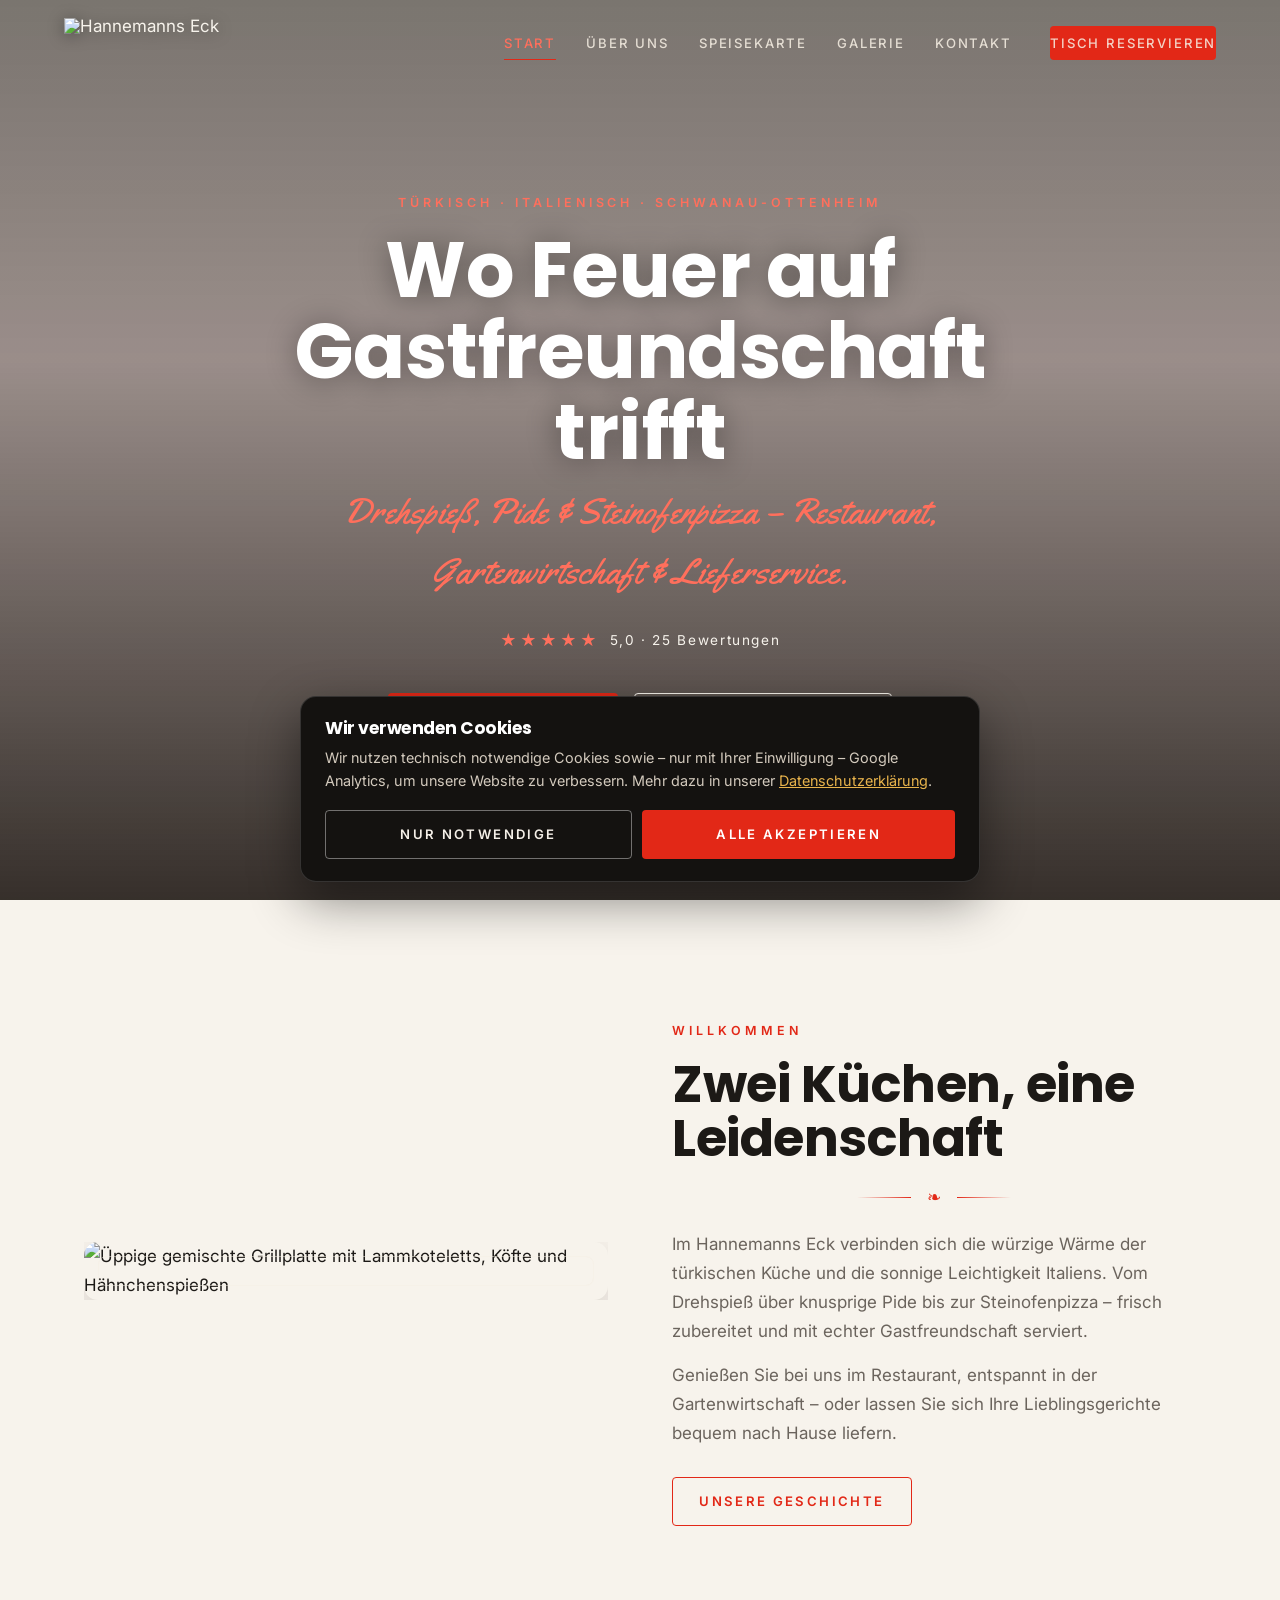
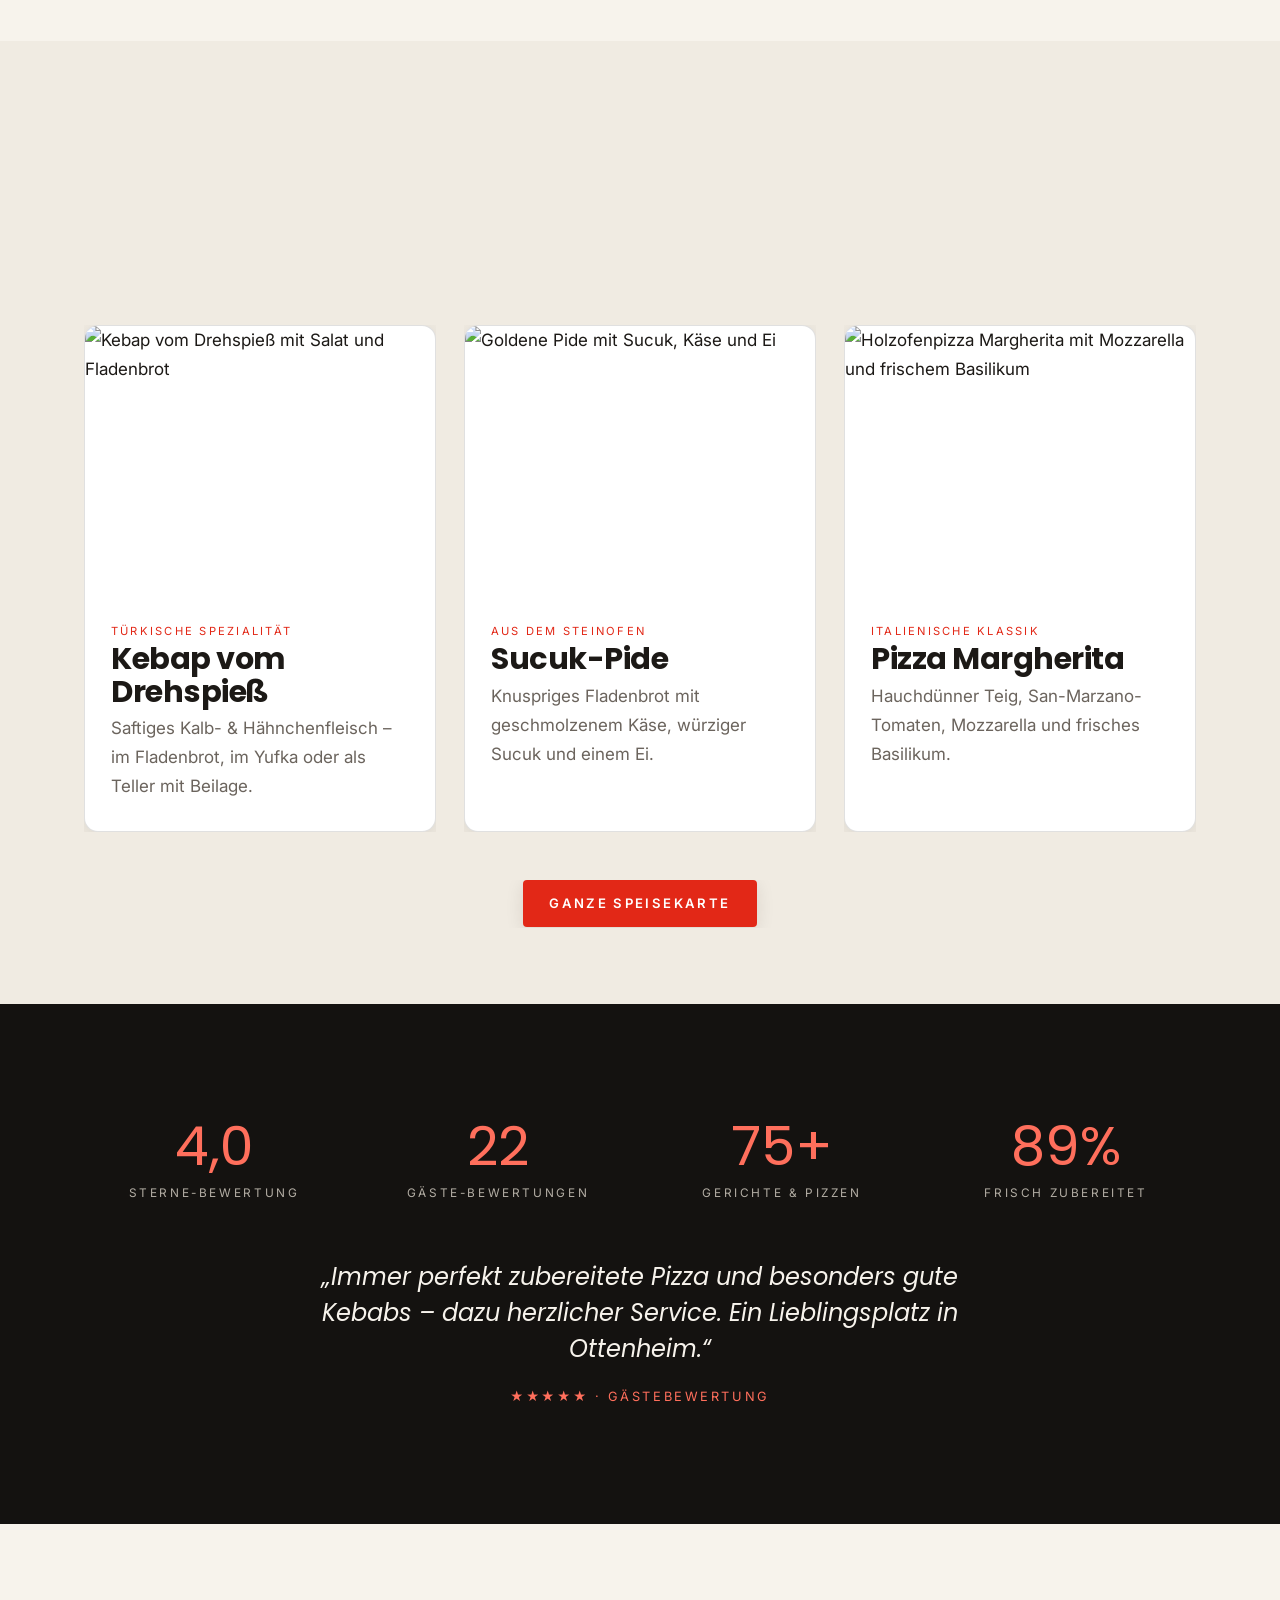
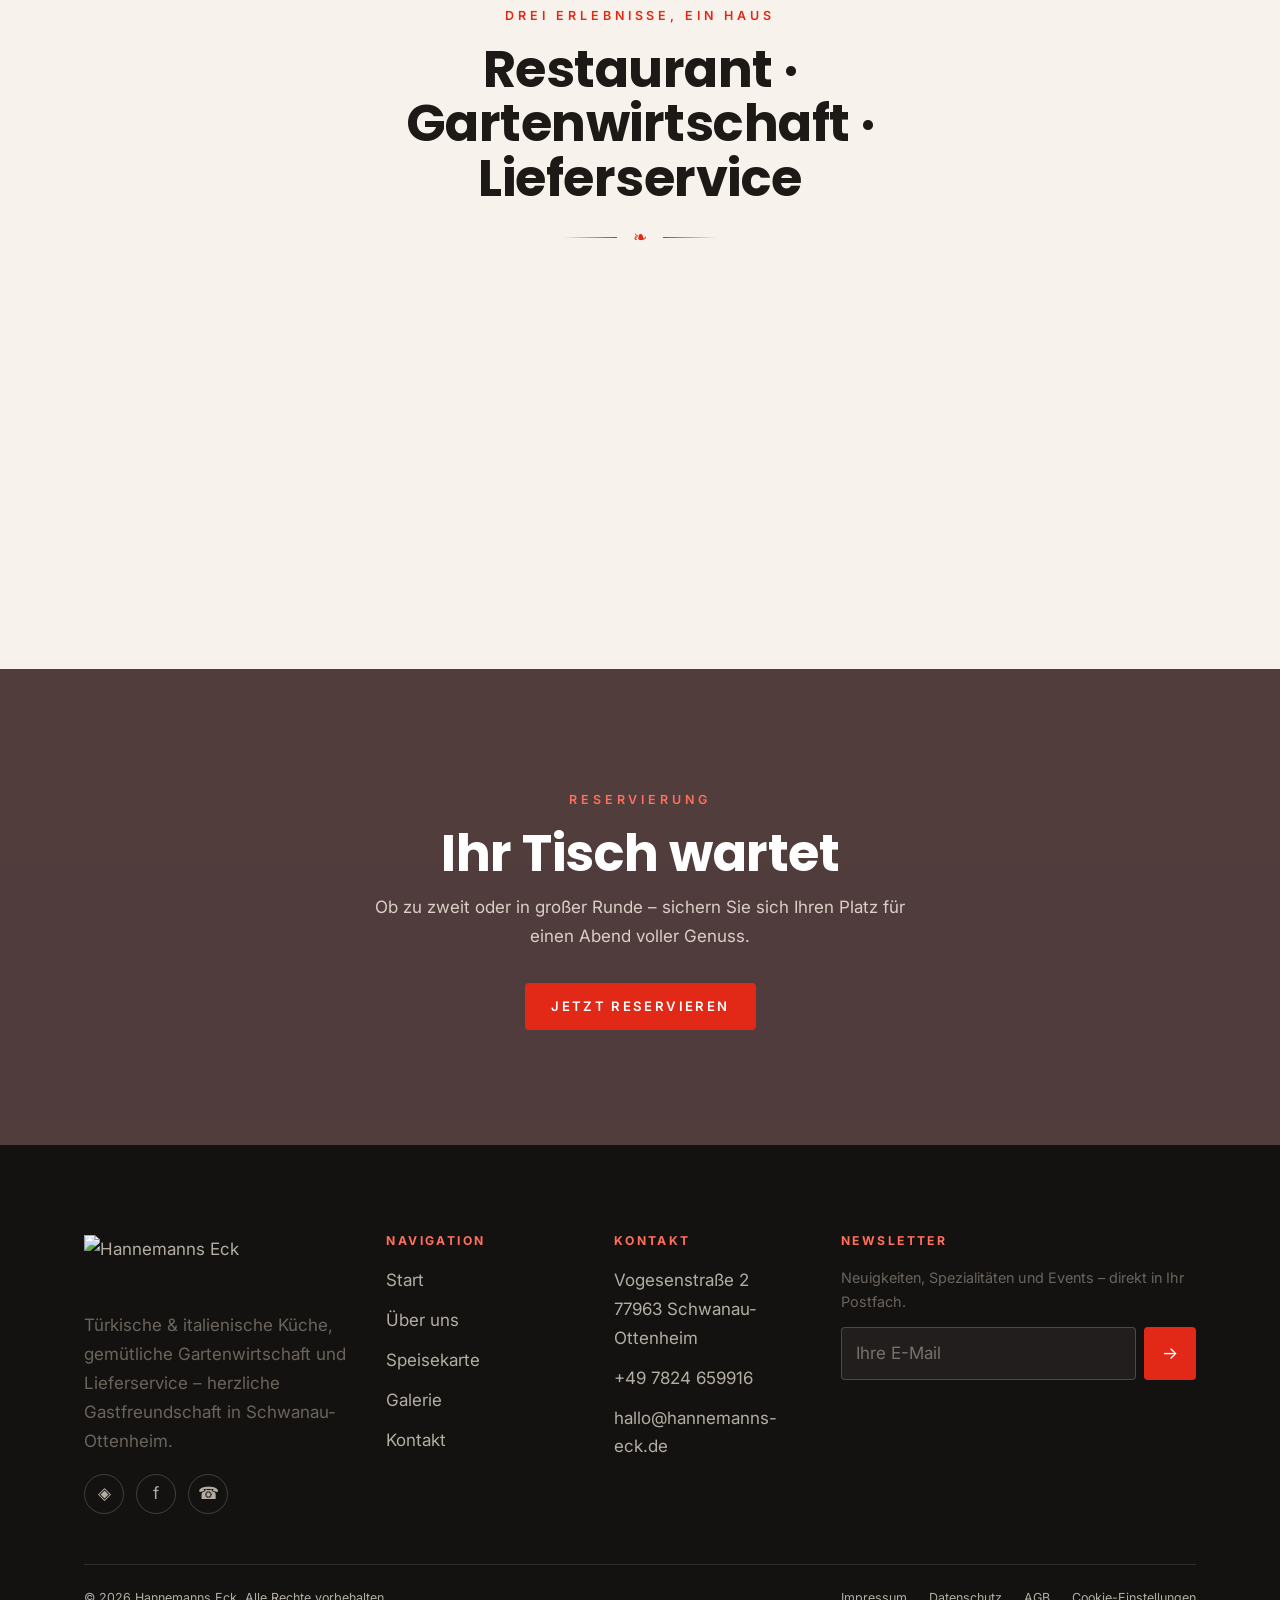
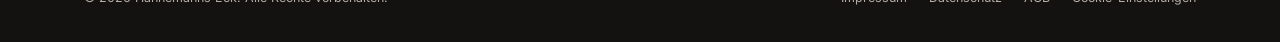
==== index.html @ 316f1b97 "Alles geändert" ====
<!DOCTYPE html>
<html lang="de">
<head>
  <meta charset="UTF-8" />
  <script>document.documentElement.className += ' js';</script>
  <meta name="viewport" content="width=device-width, initial-scale=1.0" />
  <title>Hannemanns Eck – Türkische & Italienische Küche in Schwanau</title>
  <meta name="description" content="Hannemanns Eck in Schwanau-Ottenheim – türkische & italienische Küche: Kebap vom Drehspieß, Pide, Pizza aus dem Steinofen. Restaurant, Gartenwirtschaft & Lieferservice. 5,0/5 Sterne. Jetzt Tisch reservieren." />
  <link rel="canonical" href="https://www.hannemanns-eck.de/" />
  <meta name="theme-color" content="#141210" />
  <!-- Open Graph -->
  <meta property="og:type" content="restaurant" />
  <meta property="og:title" content="Hannemanns Eck – Türkische & Italienische Küche" />
  <meta property="og:description" content="Mediterrane Gastfreundschaft in Schwanau – vom Holzkohlegrill bis zur Steinofenpizza." />
  <meta property="og:locale" content="de_DE" />
  <meta property="og:image" content="assets/img/kebap.png" />
  <link rel="icon" href="data:image/svg+xml,%3Csvg xmlns='http://www.w3.org/2000/svg' viewBox='0 0 32 32'%3E%3Crect width='32' height='32' rx='6' fill='%23141210'/%3E%3Ctext x='16' y='23' font-size='18' text-anchor='middle' fill='%23e22817' font-family='Georgia'%3EH%3C/text%3E%3C/svg%3E" />
  <link rel="stylesheet" href="assets/css/style.css" />
  <!-- Strukturierte Daten: lokale Gastronomie -->
  <script type="application/ld+json">
  {
    "@context": "https://schema.org",
    "@type": "Restaurant",
    "name": "Hannemanns Eck",
    "servesCuisine": ["Türkisch"],
    "priceRange": "€€",
    "telephone": "+497824659916",
    "address": {
      "@type": "PostalAddress",
      "streetAddress": "Vogesenstraße 2",
      "postalCode": "77963",
      "addressLocality": "Schwanau",
      "addressCountry": "DE"
    },
    "image": "assets/img/kebap.png",
    "aggregateRating": { "@type": "AggregateRating", "ratingValue": "5", "bestRating": "5", "ratingCount": "25" },
    "openingHours": ["Tu-Th 11:00-22:00", "Fr-Sa 11:00-23:00", "Su 12:00-22:00"],
    "acceptsReservations": "True"
  }
  </script>
</head>
<body>
  <a class="skip-link" href="#main">Zum Inhalt springen</a>

  <!-- ============ Navigation ============ -->
  <header class="nav" id="nav">
    <a class="nav__brand" href="index.html" aria-label="Hannemanns Eck – Startseite"><img src="assets/img/logo-light.png" alt="Hannemanns Eck" /></a>
    <nav class="nav__links" aria-label="Hauptnavigation">
      <a href="index.html" aria-current="page">Start</a>
      <a href="ueber-uns.html">Über uns</a>
      <a href="speisekarte.html">Speisekarte</a>
      <a href="galerie.html">Galerie</a>
      <a href="kontakt.html">Kontakt</a>
      <a class="btn btn--gold nav__cta" href="reservierung.html">Tisch reservieren</a>
    </nav>
    <button class="nav__toggle" aria-label="Menü öffnen" aria-expanded="false" aria-controls="nav">
      <span></span><span></span><span></span>
    </button>
  </header>

  <main id="main">
    <!-- ============ Hero ============ -->
    <section class="hero">
      <div class="hero__bg" data-parallax="0.18"><img src="assets/img/grill.png" alt="Üppige gemischte Grillplatte mit Spezialitäten vom Drehspieß" fetchpriority="high" /></div>
      <div class="hero__inner">
        <span class="eyebrow on-dark" data-anim="1">Türkisch · Italienisch · Schwanau-Ottenheim</span>
        <h1 data-anim="2">Wo Feuer auf<br>Gastfreundschaft trifft</h1>
        <p class="hero__sub" data-anim="3">Drehspieß, Pide & Steinofenpizza – Restaurant, Gartenwirtschaft & Lieferservice.</p>
        <div class="hero__rating" data-anim="3"><span class="stars">★★★★★</span> 5,0 · 25 Bewertungen</div>
        <div class="hero__actions" data-anim="4">
          <a class="btn btn--gold" href="reservierung.html">Tisch reservieren</a>
          <a class="btn btn--ghost" href="speisekarte.html">Speisekarte ansehen</a>
        </div>
      </div>
      <span class="scroll-cue">Entdecken</span>
    </section>

    <!-- ============ Intro / Philosophie ============ -->
    <section class="section">
      <div class="container split">
        <div class="split__media" data-reveal>
          <img src="assets/img/grill.png" alt="Üppige gemischte Grillplatte mit Lammkoteletts, Köfte und Hähnchenspießen" loading="lazy" />
          <span class="frame"></span>
        </div>
        <div data-reveal data-reveal-delay="1">
          <span class="eyebrow">Willkommen</span>
          <h2>Zwei Küchen, eine Leidenschaft</h2>
          <div class="script-divider">❧</div>
          <p>Im Hannemanns Eck verbinden sich die würzige Wärme der türkischen Küche und die sonnige Leichtigkeit Italiens. Vom Drehspieß über knusprige Pide bis zur Steinofenpizza – frisch zubereitet und mit echter Gastfreundschaft serviert.</p>
          <p style="margin-top:1rem">Genießen Sie bei uns im Restaurant, entspannt in der Gartenwirtschaft – oder lassen Sie sich Ihre Lieblingsgerichte bequem nach Hause liefern.</p>
          <a class="btn btn--outline" style="margin-top:1.8rem" href="ueber-uns.html">Unsere Geschichte</a>
        </div>
      </div>
    </section>

    <!-- ============ Signature-Gerichte ============ -->
    <section class="section section--tight" style="background:var(--bg-alt)">
      <div class="container">
        <div class="section-head" data-reveal>
          <span class="eyebrow">Signature-Gerichte</span>
          <h2>Aus Feuer & Tradition</h2>
          <div class="script-divider">❧</div>
        </div>
        <div class="cards">
          <article class="card" data-reveal>
            <div class="card__img"><img src="assets/img/kebap.png" alt="Kebap vom Drehspieß mit Salat und Fladenbrot" loading="lazy" /></div>
            <div class="card__body"><span class="card__tag">Türkische Spezialität</span><h3>Kebap vom Drehspieß</h3><p>Saftiges Kalb- & Hähnchenfleisch – im Fladenbrot, im Yufka oder als Teller mit Beilage.</p></div>
          </article>
          <article class="card" data-reveal data-reveal-delay="1">
            <div class="card__img"><img src="assets/img/pide.png" alt="Goldene Pide mit Sucuk, Käse und Ei" loading="lazy" /></div>
            <div class="card__body"><span class="card__tag">Aus dem Steinofen</span><h3>Sucuk-Pide</h3><p>Knuspriges Fladenbrot mit geschmolzenem Käse, würziger Sucuk und einem Ei.</p></div>
          </article>
          <article class="card" data-reveal data-reveal-delay="2">
            <div class="card__img"><img src="assets/img/pizza.png" alt="Holzofenpizza Margherita mit Mozzarella und frischem Basilikum" loading="lazy" /></div>
            <div class="card__body"><span class="card__tag">Italienische Klassik</span><h3>Pizza Margherita</h3><p>Hauchdünner Teig, San-Marzano-Tomaten, Mozzarella und frisches Basilikum.</p></div>
          </article>
        </div>
        <div class="text-center" style="margin-top:3rem" data-reveal><a class="btn btn--primary" href="speisekarte.html">Ganze Speisekarte</a></div>
      </div>
    </section>

    <!-- ============ Bewertungen / Stats ============ -->
    <section class="section section--dark">
      <div class="container">
        <div class="stats">
          <div class="stat" data-reveal><div class="stat__num"><span data-count="5" data-suffix=",0">5,0</span></div><div class="stat__label">Sterne-Bewertung</div></div>
          <div class="stat" data-reveal data-reveal-delay="1"><div class="stat__num"><span data-count="25" data-suffix="">25</span></div><div class="stat__label">Gäste-Bewertungen</div></div>
          <div class="stat" data-reveal data-reveal-delay="2"><div class="stat__num"><span data-count="85" data-suffix="+">85+</span></div><div class="stat__label">Gerichte & Pizzen</div></div>
          <div class="stat" data-reveal data-reveal-delay="3"><div class="stat__num"><span data-count="100" data-suffix="%">100%</span></div><div class="stat__label">Frisch zubereitet</div></div>
        </div>
        <blockquote class="text-center" style="max-width:720px;margin:3.5rem auto 0" data-reveal>
          <p style="font-family:var(--font-serif);font-style:italic;font-size:1.5rem;color:var(--cream);line-height:1.5">„Immer perfekt zubereitete Pizza und besonders gute Kebabs – dazu herzlicher Service. Ein Lieblingsplatz in Ottenheim.“</p>
          <span style="display:block;margin-top:1.2rem;color:var(--gold-bright);letter-spacing:0.2em;font-size:0.8rem;text-transform:uppercase">★★★★★ · Gästebewertung</span>
        </blockquote>
      </div>
    </section>

    <!-- ============ Konzept ============ -->
    <section class="section section--tight">
      <div class="container">
        <div class="section-head" data-reveal>
          <span class="eyebrow">Drei Erlebnisse, ein Haus</span>
          <h2>Restaurant · Gartenwirtschaft · Lieferservice</h2>
          <div class="script-divider">❧</div>
        </div>
        <div class="concept">
          <div class="concept__item" data-reveal><div class="concept__ic">🍽️</div><h3>Restaurant</h3><p>Gemütlich speisen im Hannemanns Eck – türkische Spezialitäten und italienische Klassiker, frisch zubereitet.</p></div>
          <div class="concept__item" data-reveal data-reveal-delay="1"><div class="concept__ic">🌿</div><h3>Gartenwirtschaft</h3><p>An schönen Tagen draußen genießen – entspannt unter freiem Himmel in unserer Gartenwirtschaft.</p></div>
          <div class="concept__item" data-reveal data-reveal-delay="2"><div class="concept__ic">🛵</div><h3>Lieferservice</h3><p>Lieber zu Hause? Wir liefern Ihre Lieblingsgerichte frisch und warm – in Schwanau und Umgebung.</p></div>
        </div>
      </div>
    </section>

    <!-- ============ CTA-Band ============ -->
    <section class="section cta-band">
      <div class="cta-band__bg" data-parallax="0.12"><img src="assets/img/mezze.png" alt="Reich gedeckte Tafel mit Mezze und Antipasti" loading="lazy" /></div>
      <div class="container" data-reveal>
        <span class="eyebrow on-dark">Reservierung</span>
        <h2>Ihr Tisch wartet</h2>
        <p>Ob zu zweit oder in großer Runde – sichern Sie sich Ihren Platz für einen Abend voller Genuss.</p>
        <a class="btn btn--gold" href="reservierung.html">Jetzt reservieren</a>
      </div>
    </section>
  </main>

  <!-- ============ Footer (FOOTER_PLACEHOLDER) ============ -->
  <footer class="footer">
    <div class="container">
      <div class="footer__grid">
        <div class="footer__brand">
          <img src="assets/img/logo-light.png" alt="Hannemanns Eck" style="height:58px;width:auto" />
          <p style="margin-top:18px;max-width:280px">Türkische & italienische Küche, gemütliche Gartenwirtschaft und Lieferservice – herzliche Gastfreundschaft in Schwanau-Ottenheim.</p>
          <div class="socials" style="margin-top:18px">
            <a href="#" aria-label="Instagram">◈</a>
            <a href="#" aria-label="Facebook">f</a>
            <a href="https://wa.me/497824659916" aria-label="WhatsApp">☎</a>
          </div>
        </div>
        <div>
          <h4>Navigation</h4>
          <ul class="footer__links">
            <li><a href="index.html">Start</a></li>
            <li><a href="ueber-uns.html">Über uns</a></li>
            <li><a href="speisekarte.html">Speisekarte</a></li>
            <li><a href="galerie.html">Galerie</a></li>
            <li><a href="kontakt.html">Kontakt</a></li>
          </ul>
        </div>
        <div>
          <h4>Kontakt</h4>
          <ul class="footer__links">
            <li><a href="https://www.openstreetmap.org/search?query=Vogesenstraße%202%2077963%20Schwanau" target="_blank" rel="noopener">Vogesenstraße 2<br>77963 Schwanau-Ottenheim</a></li>
            <li><a href="tel:+497824659916">+49 7824 659916</a></li>
            <li><a href="mailto:hallo@hannemanns-eck.de">hallo@hannemanns-eck.de</a></li>
          </ul>
        </div>
        <div>
          <h4>Newsletter</h4>
          <p style="font-size:0.9rem">Neuigkeiten, Spezialitäten und Events – direkt in Ihr Postfach.</p>
          <form class="newsletter" data-confirm="news-success" novalidate>
      <!-- Spamschutz (Honeypot) - von Menschen unsichtbar -->
      <input type="text" name="_gotcha" tabindex="-1" autocomplete="off" aria-hidden="true" style="position:absolute;left:-9999px;width:1px;height:1px;opacity:0" />
            <input type="email" name="email" required placeholder="Ihre E-Mail" aria-label="E-Mail für Newsletter" />
            <button type="submit" aria-label="Abonnieren">→</button>
          </form>
          <div class="form-success" id="news-success" role="status" aria-live="polite" style="margin-top:12px;font-size:0.86rem"><strong>Willkommen!</strong> Bitte bestätigen Sie Ihre Anmeldung.</div>
        </div>
      </div>
      <div class="footer__bottom">
        <span>© <span data-year>2026</span> Hannemanns Eck. Alle Rechte vorbehalten.</span>
        <span>
          <a href="impressum.html">Impressum</a>
          <a href="datenschutz.html">Datenschutz</a>
          <a href="agb.html">AGB</a>
          <a href="#" data-cookie-settings>Cookie-Einstellungen</a>
        </span>
      </div>
    </div>
  </footer>

  <script src="assets/js/main.js" defer></script>
</body>
</html>
---- assets/css/style.css ----
/* =====================================================================
   Hannemanns Eck — Design System
   Warme, edle Palette · Terrakotta · Bordeaux · Gold · Creme · Holz
   Serif (Cormorant/Playfair) für Headlines, Sans (Inter) für Fließtext
   ===================================================================== */

/* --- Google Fonts (mit robusten Fallbacks für Offline-Betrieb) --- */
@import url('https://fonts.googleapis.com/css2?family=Poppins:wght@400;500;600;700;800&family=Inter:wght@300;400;500;600&family=Yellowtail&display=swap');

/* ============================ Tokens ============================ */
:root {
  /* Farben — Markenidentität aus dem Logo: Schwarz · Rot · Creme */
  --bordeaux: #1e1b19;
  --bordeaux-deep: #141210;
  --terracotta: #e22817;
  --terracotta-soft: #ef5a45;
  --gold: #e22817;
  --gold-bright: #ff6f5c;
  --cream: #f7f3ec;
  --cream-dim: #ece5d9;
  --wood: #1c1916;
  --charcoal: #141210;
  --ink: #1a1714;

  /* Funktionale Variablen (Light-Basis) */
  --bg: var(--cream);
  --bg-alt: #f0ebe2;
  --surface: #ffffff;
  --text: #1c1916;
  --text-soft: #6b645d;
  --line: rgba(20, 18, 16, 0.13);
  --accent: var(--terracotta);
  --accent-2: var(--gold);

  /* Typografie */
  --font-serif: 'Poppins', 'Inter', Helvetica, Arial, sans-serif;
  --font-sans: 'Inter', -apple-system, BlinkMacSystemFont, 'Segoe UI', Roboto, Helvetica, Arial, sans-serif;
  --font-script: 'Yellowtail', 'Segoe Script', 'Brush Script MT', cursive;

  /* Maße */
  --maxw: 1240px;
  --gutter: clamp(20px, 5vw, 64px);
  --radius: 4px;
  --radius-lg: 14px;
  --shadow-sm: 0 4px 18px rgba(42, 27, 19, 0.10);
  --shadow-md: 0 18px 50px rgba(42, 27, 19, 0.18);
  --shadow-gold: 0 10px 40px rgba(226, 40, 23, 0.30);
  --ease: cubic-bezier(0.22, 1, 0.36, 1);
  --ease-lux: cubic-bezier(0.16, 1, 0.3, 1); /* langsames, edles Expo-Out (LVMH-Stil) */
  --t-fast: 0.25s var(--ease);
  --t: 0.5s var(--ease);
}

/* ============================ Reset ============================ */
*, *::before, *::after { box-sizing: border-box; }
* { margin: 0; }
html { scroll-behavior: smooth; -webkit-text-size-adjust: 100%; }
body {
  font-family: var(--font-sans);
  font-weight: 400;
  color: var(--text);
  background: var(--bg);
  line-height: 1.7;
  font-size: 17px;
  -webkit-font-smoothing: antialiased;
  text-rendering: optimizeLegibility;
  overflow-x: hidden;
}
img { max-width: 100%; display: block; }
a { color: inherit; text-decoration: none; }
button { font: inherit; cursor: pointer; border: none; background: none; color: inherit; }
ul { list-style: none; padding: 0; }
input, select, textarea { font: inherit; color: inherit; }
:focus-visible { outline: 2px solid var(--gold); outline-offset: 3px; border-radius: 2px; }

/* Skip-Link (Barrierefreiheit) */
.skip-link {
  position: absolute; left: 12px; top: -60px;
  background: var(--bordeaux); color: var(--cream);
  padding: 12px 20px; border-radius: var(--radius); z-index: 2000;
  transition: top var(--t-fast);
}
.skip-link:focus { top: 12px; }

/* ========================= Typografie ========================= */
h1, h2, h3, h4 { font-family: var(--font-serif); font-weight: 700; line-height: 1.06; letter-spacing: -0.5px; }
h1 { font-size: clamp(2.6rem, 6vw, 4.8rem); }
h2 { font-size: clamp(2rem, 4.2vw, 3.2rem); }
h3 { font-size: clamp(1.4rem, 2.4vw, 1.9rem); }
p { color: var(--text-soft); }
.lead { font-size: 1.18rem; color: var(--text-soft); }

.eyebrow {
  display: inline-block;
  font-family: var(--font-sans);
  font-size: 0.78rem; font-weight: 600;
  letter-spacing: 0.32em; text-transform: uppercase;
  color: var(--terracotta);
  margin-bottom: 1rem;
}
.eyebrow.on-dark { color: var(--gold-bright); }

.script-divider {
  display: flex; align-items: center; justify-content: center;
  gap: 16px; color: var(--gold); margin: 1.1rem 0;
}
.script-divider::before, .script-divider::after {
  content: ""; height: 1px; width: 54px;
  background: linear-gradient(90deg, transparent, var(--gold));
}
.script-divider::after { background: linear-gradient(90deg, var(--gold), transparent); }

/* ========================= Layout ========================= */
.container { width: 100%; max-width: var(--maxw); margin-inline: auto; padding-inline: var(--gutter); }
.section { padding-block: clamp(64px, 9vw, 130px); }
.section--tight { padding-block: clamp(48px, 6vw, 80px); }
.section--dark { background: var(--bordeaux-deep); color: var(--cream); }
.section--dark p { color: rgba(246, 239, 227, 0.75); }
.section--wood { background: var(--wood); color: var(--cream); }
.section--wood p { color: rgba(246, 239, 227, 0.72); }
.section-head { max-width: 680px; margin: 0 auto clamp(36px, 5vw, 64px); text-align: center; }
.text-center { text-align: center; }

/* ========================= Buttons ========================= */
.btn {
  display: inline-flex; align-items: center; gap: 0.6em;
  padding: 0.95em 2em;
  font-family: var(--font-sans); font-size: 0.82rem; font-weight: 600;
  letter-spacing: 0.18em; text-transform: uppercase;
  border-radius: var(--radius); position: relative; overflow: hidden;
  transition: transform var(--t-fast), box-shadow var(--t-fast), background var(--t-fast), color var(--t-fast);
  will-change: transform;
}
.btn--primary { background: var(--terracotta); color: #fff; box-shadow: var(--shadow-sm); }
.btn--primary:hover { background: #b81f0f; transform: translateY(-3px); box-shadow: var(--shadow-md); }
.btn--gold { background: var(--gold); color: #fff; }
.btn--gold:hover { background: var(--gold-bright); transform: translateY(-3px); box-shadow: var(--shadow-gold); }
.btn--ghost { border: 1px solid currentColor; color: var(--cream); }
.btn--ghost:hover { background: var(--cream); color: var(--ink); transform: translateY(-3px); }
.btn--outline { border: 1px solid var(--terracotta); color: var(--terracotta); }
.btn--outline:hover { background: var(--terracotta); color: #fff; transform: translateY(-3px); }

/* ===================== Navigation (sticky) ===================== */
.nav {
  position: fixed; inset: 0 0 auto 0; z-index: 1000;
  display: flex; align-items: center; justify-content: space-between;
  padding: 18px var(--gutter);
  transition: background var(--t), padding var(--t), box-shadow var(--t), border-color var(--t);
  border-bottom: 1px solid transparent;
}
.nav--scrolled {
  background: rgba(26, 18, 13, 0.85);
  -webkit-backdrop-filter: blur(14px); backdrop-filter: blur(14px);
  padding-block: 12px; box-shadow: 0 8px 30px rgba(0,0,0,0.25);
  border-bottom-color: rgba(200, 162, 83, 0.2);
}
.nav__brand { display: flex; flex-direction: column; line-height: 1; color: var(--cream); z-index: 2; }
.nav__brand b { font-family: var(--font-serif); font-size: 1.5rem; font-weight: 600; letter-spacing: 0.5px; }
.nav__brand span { font-size: 0.62rem; letter-spacing: 0.34em; text-transform: uppercase; color: var(--gold-bright); margin-top: 3px; }
.nav__links { display: flex; align-items: center; gap: 30px; }
.nav__links a {
  color: rgba(246,239,227,0.86); font-size: 0.82rem; font-weight: 500;
  letter-spacing: 0.14em; text-transform: uppercase; position: relative; padding: 6px 0;
  transition: color var(--t-fast);
}
.nav__links a::after {
  content: ""; position: absolute; left: 0; bottom: 0; height: 1.5px; width: 0;
  background: var(--gold); transition: width var(--t-fast);
}
.nav__links a:hover { color: #fff; }
.nav__links a:hover::after, .nav__links a[aria-current="page"]::after { width: 100%; }
.nav__links a[aria-current="page"] { color: var(--gold-bright); }
.nav__cta { margin-left: 8px; }
.nav__toggle { display: none; width: 42px; height: 42px; color: var(--cream); z-index: 2; }
.nav__toggle span { display: block; width: 26px; height: 2px; background: currentColor; margin: 5px auto; transition: transform var(--t-fast), opacity var(--t-fast); }
.nav.open .nav__toggle span:nth-child(1) { transform: translateY(7px) rotate(45deg); }
.nav.open .nav__toggle span:nth-child(2) { opacity: 0; }
.nav.open .nav__toggle span:nth-child(3) { transform: translateY(-7px) rotate(-45deg); }

@media (max-width: 940px) {
  .nav__toggle { display: block; }
  .nav__links {
    position: fixed; inset: 0; flex-direction: column; justify-content: center;
    gap: 26px; background: rgba(20, 13, 9, 0.97);
    -webkit-backdrop-filter: blur(10px); backdrop-filter: blur(10px);
    transform: translateX(100%); transition: transform var(--t); padding: 40px;
  }
  .nav.open .nav__links { transform: translateX(0); }
  .nav__links a { font-size: 1.1rem; }
}

/* ============================ Hero ============================ */
.hero { position: relative; min-height: 100svh; display: grid; place-items: center; text-align: center; color: var(--cream); overflow: hidden; }
.hero__bg { position: absolute; inset: -8% 0 0 0; z-index: -2; }
.hero__bg img { width: 100%; height: 116%; object-fit: cover; }
.hero::after {
  content: ""; position: absolute; inset: 0; z-index: -1;
  background: linear-gradient(180deg, rgba(20,13,9,0.55) 0%, rgba(40,18,18,0.45) 40%, rgba(20,13,9,0.85) 100%);
}
.hero__inner { padding: 120px var(--gutter) 90px; max-width: 920px; }
.hero h1 { color: #fff; text-shadow: 0 2px 30px rgba(0,0,0,0.4); }
.hero__sub { font-family: var(--font-script); font-size: clamp(1.5rem, 3vw, 2.2rem); color: var(--gold-bright); margin-top: 0.5rem; }
.hero__rating { display: inline-flex; align-items: center; gap: 10px; margin-top: 1.6rem; color: var(--cream); font-size: 0.85rem; letter-spacing: 0.12em; }
.hero__rating .stars { color: var(--gold-bright); letter-spacing: 3px; font-size: 1rem; }
.hero__actions { display: flex; gap: 16px; justify-content: center; flex-wrap: wrap; margin-top: 2.4rem; }
.scroll-cue { position: absolute; bottom: 26px; left: 50%; transform: translateX(-50%); color: var(--cream); font-size: 0.66rem; letter-spacing: 0.3em; text-transform: uppercase; opacity: 0.8; }
.scroll-cue::after { content: ""; display: block; width: 1px; height: 46px; margin: 10px auto 0; background: linear-gradient(var(--gold-bright), transparent); animation: cue 2s var(--ease) infinite; }
@keyframes cue { 0% { transform: scaleY(0); transform-origin: top; } 50% { transform: scaleY(1); transform-origin: top; } 51% { transform-origin: bottom; } 100% { transform: scaleY(0); transform-origin: bottom; } }

/* Page-Hero (Unterseiten) */
.pagehero { position: relative; min-height: 56vh; display: grid; place-items: center; text-align: center; color: var(--cream); overflow: hidden; }
.pagehero__bg { position: absolute; inset: 0; z-index: -2; }
.pagehero__bg img { width: 100%; height: 100%; object-fit: cover; }
.pagehero::after { content: ""; position: absolute; inset: 0; z-index: -1; background: linear-gradient(180deg, rgba(20,13,9,0.6), rgba(40,18,18,0.7)); }
.pagehero__inner { padding: 150px var(--gutter) 70px; }
.pagehero h1 { color: #fff; }
.pagehero p { color: rgba(246,239,227,0.85); max-width: 560px; margin: 0.8rem auto 0; }

/* ===================== Animation: Reveal ===================== */
/* ---------- Scroll-Reveal: LVMH-inspirierter Vorhang/Mask-Reveal ----------
   Inhalt steigt langsam mit weichem Expo-Easing auf und wird dabei wie hinter
   einer Kante hervorgeschoben (clip-path). main.js entfernt das clip-path nach
   Abschluss (Klasse .reveal-done), damit Schatten nicht beschnitten werden. */
.js [data-reveal] {
  opacity: 0;
  transform: translateY(54px);
  clip-path: inset(0 0 100% 0);
  transition: opacity 1.2s var(--ease-lux), transform 1.3s var(--ease-lux), clip-path 1.3s var(--ease-lux);
  will-change: opacity, transform, clip-path;
}
[data-reveal].in { opacity: 1; transform: none; clip-path: inset(0 0 0 0); }
[data-reveal].reveal-done { clip-path: none; }
[data-reveal-delay="1"] { transition-delay: 0.12s; }
[data-reveal-delay="2"] { transition-delay: 0.24s; }
[data-reveal-delay="3"] { transition-delay: 0.36s; }
[data-reveal-delay="4"] { transition-delay: 0.48s; }
[data-reveal-delay="5"] { transition-delay: 0.6s; }
[data-reveal-delay="6"] { transition-delay: 0.72s; }
.hero [data-anim] { opacity: 0; transform: translateY(26px); animation: heroIn 1s var(--ease) forwards; }
.hero [data-anim="1"] { animation-delay: 0.2s; }
.hero [data-anim="2"] { animation-delay: 0.45s; }
.hero [data-anim="3"] { animation-delay: 0.7s; }
.hero [data-anim="4"] { animation-delay: 0.95s; }
@keyframes heroIn { to { opacity: 1; transform: none; } }

/* Page-Transition (Fade beim Laden) */
body { animation: pageIn 0.6s var(--ease); }
@keyframes pageIn { from { opacity: 0; } to { opacity: 1; } }

/* ===================== Split / About ===================== */
.split { display: grid; grid-template-columns: 1fr 1fr; gap: clamp(32px, 5vw, 80px); align-items: center; }
.split--reverse .split__media { order: 2; }
.split__media { position: relative; border-radius: var(--radius-lg); overflow: hidden; box-shadow: var(--shadow-md); }
.split__media img { width: 100%; height: 100%; object-fit: cover; transition: transform 1.2s var(--ease); }
.split__media:hover img { transform: scale(1.05); }
.split__media .frame { position: absolute; inset: 14px; border: 1px solid rgba(246,239,227,0.5); border-radius: 8px; pointer-events: none; }
@media (max-width: 820px) { .split { grid-template-columns: 1fr; } .split--reverse .split__media { order: 0; } }

/* ===================== Highlight Cards ===================== */
.cards { display: grid; grid-template-columns: repeat(3, 1fr); gap: 28px; }
@media (max-width: 880px) { .cards { grid-template-columns: 1fr; max-width: 460px; margin-inline: auto; } }
.card {
  background: var(--surface); border-radius: var(--radius-lg); overflow: hidden;
  box-shadow: var(--shadow-sm); transition: transform var(--t), box-shadow var(--t);
  border: 1px solid var(--line);
}
.card:hover { transform: translateY(-8px); box-shadow: var(--shadow-md); }
.card__img { aspect-ratio: 4 / 3; overflow: hidden; }
.card__img img { width: 100%; height: 100%; object-fit: cover; transition: transform 1s var(--ease); }
.card:hover .card__img img { transform: scale(1.08); }
.card__body { padding: 26px 26px 30px; }
.card__body h3 { margin-bottom: 0.4rem; }
.card__tag { font-size: 0.7rem; letter-spacing: 0.2em; text-transform: uppercase; color: var(--gold); }

/* ===================== Stats / Bewertung ===================== */
.stats { display: grid; grid-template-columns: repeat(4, 1fr); gap: 24px; text-align: center; }
@media (max-width: 720px) { .stats { grid-template-columns: repeat(2, 1fr); } }
.stat__num { font-family: var(--font-serif); font-size: clamp(2.4rem, 5vw, 3.4rem); color: var(--gold-bright); line-height: 1; }
.stat__label { font-size: 0.74rem; letter-spacing: 0.22em; text-transform: uppercase; margin-top: 0.6rem; color: rgba(246,239,227,0.7); }

/* ===================== Speisekarte ===================== */
.menu-filter { display: flex; flex-wrap: wrap; gap: 10px; justify-content: center; margin-bottom: 48px; }
.menu-filter button {
  padding: 0.6em 1.4em; border: 1px solid var(--line); border-radius: 999px;
  font-size: 0.78rem; letter-spacing: 0.14em; text-transform: uppercase; color: var(--text-soft);
  transition: all var(--t-fast); background: var(--surface);
}
.menu-filter button:hover { border-color: var(--terracotta); color: var(--terracotta); }
.menu-filter button.active { background: var(--terracotta); border-color: var(--terracotta); color: #fff; }

.menu-cat { margin-bottom: clamp(48px, 7vw, 86px); }
.menu-cat__head { display: flex; align-items: center; gap: 20px; margin-bottom: 32px; }
.menu-cat__head h3 { font-size: clamp(1.7rem, 3vw, 2.3rem); white-space: nowrap; }
.menu-cat__head .rule { flex: 1; height: 1px; background: var(--line); }
.menu-grid { display: grid; grid-template-columns: 1fr 1fr; gap: 14px 48px; }
@media (max-width: 760px) { .menu-grid { grid-template-columns: 1fr; } }
.dish { display: grid; grid-template-columns: 1fr auto; gap: 6px 14px; padding: 16px 0; border-bottom: 1px dashed var(--line); align-items: baseline; }
.dish__name { font-family: var(--font-serif); font-size: 1.28rem; font-weight: 600; color: var(--ink); }
.dish__price { font-family: var(--font-serif); font-size: 1.18rem; color: var(--terracotta); font-weight: 600; white-space: nowrap; }
.dish__desc { grid-column: 1 / -1; font-size: 0.93rem; color: var(--text-soft); }
.dish__badge { display: inline-block; font-size: 0.62rem; letter-spacing: 0.12em; text-transform: uppercase; color: var(--gold); border: 1px solid var(--gold); border-radius: 3px; padding: 1px 6px; margin-left: 8px; vertical-align: middle; }

.menu-feature { display: grid; grid-template-columns: repeat(2, 1fr); gap: 18px; margin-bottom: 60px; }
@media (max-width: 760px) { .menu-feature { grid-template-columns: 1fr; } }
.menu-feature figure { position: relative; border-radius: var(--radius-lg); overflow: hidden; aspect-ratio: 16/10; box-shadow: var(--shadow-sm); }
.menu-feature img { width: 100%; height: 100%; object-fit: cover; transition: transform 1s var(--ease); }
.menu-feature figure:hover img { transform: scale(1.06); }
.menu-feature figcaption { position: absolute; left: 0; bottom: 0; right: 0; padding: 40px 22px 18px; color: #fff; font-family: var(--font-serif); font-size: 1.4rem; background: linear-gradient(transparent, rgba(20,13,9,0.8)); }

/* ===================== Galerie ===================== */
.gallery { display: grid; grid-template-columns: repeat(3, 1fr); grid-auto-rows: 230px; gap: 14px; }
@media (max-width: 860px) { .gallery { grid-template-columns: repeat(2, 1fr); grid-auto-rows: 200px; } }
@media (max-width: 520px) { .gallery { grid-template-columns: 1fr; } }
.gallery figure { position: relative; overflow: hidden; border-radius: var(--radius-lg); cursor: pointer; box-shadow: var(--shadow-sm); }
.gallery figure.tall { grid-row: span 2; }
.gallery figure.wide { grid-column: span 2; }
@media (max-width: 520px) { .gallery figure.tall, .gallery figure.wide { grid-row: auto; grid-column: auto; } }
.gallery img { width: 100%; height: 100%; object-fit: cover; transition: transform 0.9s var(--ease); }
.gallery figure:hover img { transform: scale(1.09); }
.gallery figure::after { content: "\002B"; position: absolute; inset: 0; display: grid; place-items: center; font-size: 2rem; color: #fff; background: rgba(58,15,21,0.0); opacity: 0; transition: all var(--t-fast); }
.gallery figure:hover::after { background: rgba(58,15,21,0.4); opacity: 1; }

/* Lightbox */
.lightbox { position: fixed; inset: 0; z-index: 1500; display: none; place-items: center; background: rgba(15,9,6,0.94); padding: 24px; }
.lightbox.open { display: grid; animation: pageIn 0.3s ease; }
.lightbox img { max-width: 92vw; max-height: 86vh; border-radius: 6px; box-shadow: 0 30px 80px rgba(0,0,0,0.6); }
.lightbox__close, .lightbox__nav { position: absolute; color: var(--cream); font-size: 2rem; width: 56px; height: 56px; display: grid; place-items: center; border-radius: 50%; transition: background var(--t-fast); }
.lightbox__close:hover, .lightbox__nav:hover { background: rgba(255,255,255,0.12); }
.lightbox__close { top: 18px; right: 18px; }
.lightbox__nav { top: 50%; transform: translateY(-50%); }
.lightbox__nav.prev { left: 14px; }
.lightbox__nav.next { right: 14px; }

/* ===================== Formulare ===================== */
.form-card { background: var(--surface); border: 1px solid var(--line); border-radius: var(--radius-lg); box-shadow: var(--shadow-md); padding: clamp(28px, 4vw, 52px); }
.form-grid { display: grid; grid-template-columns: 1fr 1fr; gap: 20px 24px; }
@media (max-width: 640px) { .form-grid { grid-template-columns: 1fr; } }
.field { display: flex; flex-direction: column; gap: 7px; }
.field.full { grid-column: 1 / -1; }
.field label { font-size: 0.74rem; letter-spacing: 0.14em; text-transform: uppercase; color: var(--text-soft); font-weight: 600; }
.field input, .field select, .field textarea {
  padding: 13px 15px; border: 1px solid var(--line); border-radius: var(--radius);
  background: #fff; transition: border-color var(--t-fast), box-shadow var(--t-fast);
}
.field input:focus, .field select:focus, .field textarea:focus { border-color: var(--terracotta); box-shadow: 0 0 0 3px rgba(185,87,47,0.12); outline: none; }
.field textarea { resize: vertical; min-height: 120px; }
.form-note { font-size: 0.8rem; color: var(--text-soft); margin-top: 4px; }
.form-success {
  display: none; margin-top: 22px; padding: 18px 22px; border-radius: var(--radius);
  background: rgba(120, 90, 40, 0.1); border: 1px solid var(--gold); color: var(--ink);
}
.form-success.show { display: block; animation: pageIn 0.5s ease; }
.form-success strong { color: var(--terracotta); }

/* ===================== Info / Kontakt ===================== */
.info-grid { display: grid; grid-template-columns: 1fr 1fr; gap: 40px; }
@media (max-width: 820px) { .info-grid { grid-template-columns: 1fr; } }
.info-list li { display: flex; gap: 16px; padding: 16px 0; border-bottom: 1px solid var(--line); }
.info-list .ic { color: var(--terracotta); font-size: 1.3rem; line-height: 1.4; }
.info-list b { display: block; font-family: var(--font-serif); font-size: 1.2rem; color: var(--ink); }
.info-list a:hover { color: var(--terracotta); }
.hours { width: 100%; border-collapse: collapse; }
.hours td { padding: 11px 0; border-bottom: 1px solid var(--line); }
.hours td:last-child { text-align: right; color: var(--ink); font-weight: 500; }
.hours tr.today td { color: var(--terracotta); font-weight: 600; }
.map-embed { border-radius: var(--radius-lg); overflow: hidden; box-shadow: var(--shadow-md); border: 1px solid var(--line); min-height: 320px; }
.map-embed iframe { width: 100%; height: 100%; min-height: 320px; border: 0; display: block; filter: saturate(1.05); }

/* ===================== CTA Band ===================== */
.cta-band { position: relative; text-align: center; color: var(--cream); overflow: hidden; }
.cta-band__bg { position: absolute; inset: 0; z-index: -2; }
.cta-band__bg img { width: 100%; height: 100%; object-fit: cover; }
.cta-band::after { content: ""; position: absolute; inset: 0; z-index: -1; background: rgba(40,15,18,0.8); }
.cta-band h2 { color: #fff; }
.cta-band p { color: rgba(246,239,227,0.82); max-width: 540px; margin: 0.8rem auto 2rem; }

/* ============================ Footer ============================ */
.footer { background: var(--charcoal); color: rgba(246,239,227,0.7); padding-top: clamp(56px, 7vw, 90px); }
.footer__grid { display: grid; grid-template-columns: 1.4fr 1fr 1fr 1.3fr; gap: 40px; padding-bottom: 50px; border-bottom: 1px solid rgba(246,239,227,0.12); }
@media (max-width: 860px) { .footer__grid { grid-template-columns: 1fr 1fr; gap: 36px; } }
@media (max-width: 520px) { .footer__grid { grid-template-columns: 1fr; } }
.footer h4 { font-family: var(--font-sans); font-size: 0.76rem; letter-spacing: 0.2em; text-transform: uppercase; color: var(--gold-bright); margin-bottom: 18px; }
.footer__brand b { font-family: var(--font-serif); font-size: 1.7rem; color: var(--cream); display: block; }
.footer__brand span { font-size: 0.66rem; letter-spacing: 0.3em; text-transform: uppercase; color: var(--gold); }
.footer a { transition: color var(--t-fast); }
.footer a:hover { color: var(--gold-bright); }
.footer__links li { margin-bottom: 11px; }
.socials { display: flex; gap: 12px; }
.socials a { width: 40px; height: 40px; border: 1px solid rgba(246,239,227,0.2); border-radius: 50%; display: grid; place-items: center; transition: all var(--t-fast); }
.socials a:hover { border-color: var(--gold); color: var(--gold-bright); transform: translateY(-3px); }
.newsletter { display: flex; gap: 8px; margin-top: 12px; }
.newsletter input { flex: 1; padding: 11px 14px; border-radius: var(--radius); border: 1px solid rgba(246,239,227,0.2); background: rgba(246,239,227,0.06); color: var(--cream); }
.newsletter input::placeholder { color: rgba(246,239,227,0.4); }
.newsletter button { padding: 0 18px; background: var(--terracotta); color: #fff; border-radius: var(--radius); transition: background var(--t-fast); }
.newsletter button:hover { background: #b81f0f; }
.footer__bottom { display: flex; justify-content: space-between; gap: 16px; flex-wrap: wrap; padding: 22px 0 34px; font-size: 0.78rem; }
.footer__bottom a { margin-left: 18px; }

/* ===================== Reduced Motion ===================== */
@media (prefers-reduced-motion: reduce) {
  *, *::before, *::after { animation-duration: 0.001ms !important; animation-iteration-count: 1 !important; transition-duration: 0.001ms !important; scroll-behavior: auto !important; }
  [data-reveal] { opacity: 1 !important; transform: none !important; clip-path: none !important; }
}

/* ---------- Formular-Status: Fehlerfall (Formspree) ---------- */
.form-success.error {
  background: rgba(155, 40, 30, 0.10);
  border-color: var(--terracotta);
  color: var(--bordeaux-deep);
}
.form-success.error a {
  color: var(--bordeaux);
  font-weight: 600;
  text-decoration: underline;
}

/* ===================== Logo (Nav & Footer) ===================== */
.nav__brand { z-index: 2; }
.nav__brand img { height: 50px; width: auto; display: block; transition: height var(--t); filter: drop-shadow(0 2px 8px rgba(0,0,0,0.35)); }
.nav--scrolled .nav__brand img { height: 40px; }
@media (max-width: 600px) { .nav__brand img { height: 40px; } }
.footer__brand img { display: block; }

/* ===================== Konzept-Karten (Restaurant / Garten / Lieferung) ===================== */
.concept { display: grid; grid-template-columns: repeat(3, 1fr); gap: 24px; }
@media (max-width: 880px) { .concept { grid-template-columns: 1fr; max-width: 460px; margin-inline: auto; } }
.concept__item { text-align: center; padding: 36px 26px; background: var(--surface); border: 1px solid var(--line); border-radius: var(--radius-lg); box-shadow: var(--shadow-sm); transition: transform var(--t), box-shadow var(--t); }
.concept__item:hover { transform: translateY(-8px); box-shadow: var(--shadow-md); }
.concept__ic { font-size: 2.2rem; line-height: 1; }
.concept__item h3 { margin: 0.7rem 0 0.5rem; }

/* ===================== Speisekarte: Legende ===================== */
.legend { display: grid; grid-template-columns: 1fr 1fr; gap: 26px 48px; background: var(--surface); border: 1px solid var(--line); border-radius: var(--radius-lg); padding: clamp(24px, 4vw, 40px); box-shadow: var(--shadow-sm); }
@media (max-width: 760px) { .legend { grid-template-columns: 1fr; } }
.legend h4 { font-family: var(--font-serif); font-size: 0.95rem; letter-spacing: 0.06em; text-transform: uppercase; color: var(--ink); margin-bottom: 12px; }
.legend ul { columns: 2; column-gap: 28px; font-size: 0.85rem; color: var(--text-soft); }
@media (max-width: 480px) { .legend ul { columns: 1; } }
.legend li { margin-bottom: 5px; break-inside: avoid; }
.menu-note { font-size: 0.85rem; color: var(--text-soft); text-align: center; margin-top: 14px; }
.dish__price small { font-family: var(--font-sans); font-size: 0.7rem; font-weight: 500; color: var(--text-soft); letter-spacing: 0.04em; }
.dish__name sup { font-family: var(--font-sans); font-size: 0.6rem; font-weight: 500; color: var(--text-soft); margin-left: 3px; }


/* =====================================================================
   Rechtstexte (Impressum / Datenschutz / AGB) + Cookie-Banner
   ===================================================================== */
.legal h2{margin-top:2.4rem;font-size:1.35rem}
.legal h2:first-of-type{margin-top:0}
.legal h3{margin-top:1.6rem}
.legal p{margin-top:.75rem;line-height:1.75}
.legal ul{margin-top:.75rem;padding-left:1.2rem;line-height:1.75}
.legal a{color:#c0221a;text-decoration:underline}
.legal mark{background:#fff3cd;color:#5c4400;padding:.12em .4em;border-radius:4px;font-size:.92em}

.cookie-banner{position:fixed;left:50%;bottom:18px;transform:translateX(-50%) translateY(12px);z-index:2000;width:min(680px,calc(100% - 28px));background:#141210;color:#f4efe7;border:1px solid rgba(255,255,255,.14);border-radius:16px;box-shadow:0 18px 50px rgba(0,0,0,.45);padding:22px 24px;opacity:0;visibility:hidden;transition:opacity .3s ease, transform .3s ease}
.cookie-banner.show{opacity:1;visibility:visible;transform:translateX(-50%) translateY(0)}
.cookie-banner h3{margin:0 0 8px;font-size:1.08rem;color:#fff}
.cookie-banner p{margin:0;font-size:.9rem;line-height:1.6;color:#d3cabd}
.cookie-banner a{color:#e9b44c;text-decoration:underline}
.cookie-banner__actions{display:flex;flex-wrap:wrap;gap:10px;margin-top:18px}
.cookie-banner__actions .btn{flex:1 1 auto;min-width:150px;justify-content:center;cursor:pointer;text-align:center}
.cookie-btn-decline{background:transparent;border:1px solid rgba(255,255,255,.4);color:#f4efe7}
.cookie-btn-decline:hover{background:rgba(255,255,255,.08)}
@media (max-width:520px){.cookie-banner__actions{flex-direction:column-reverse}}
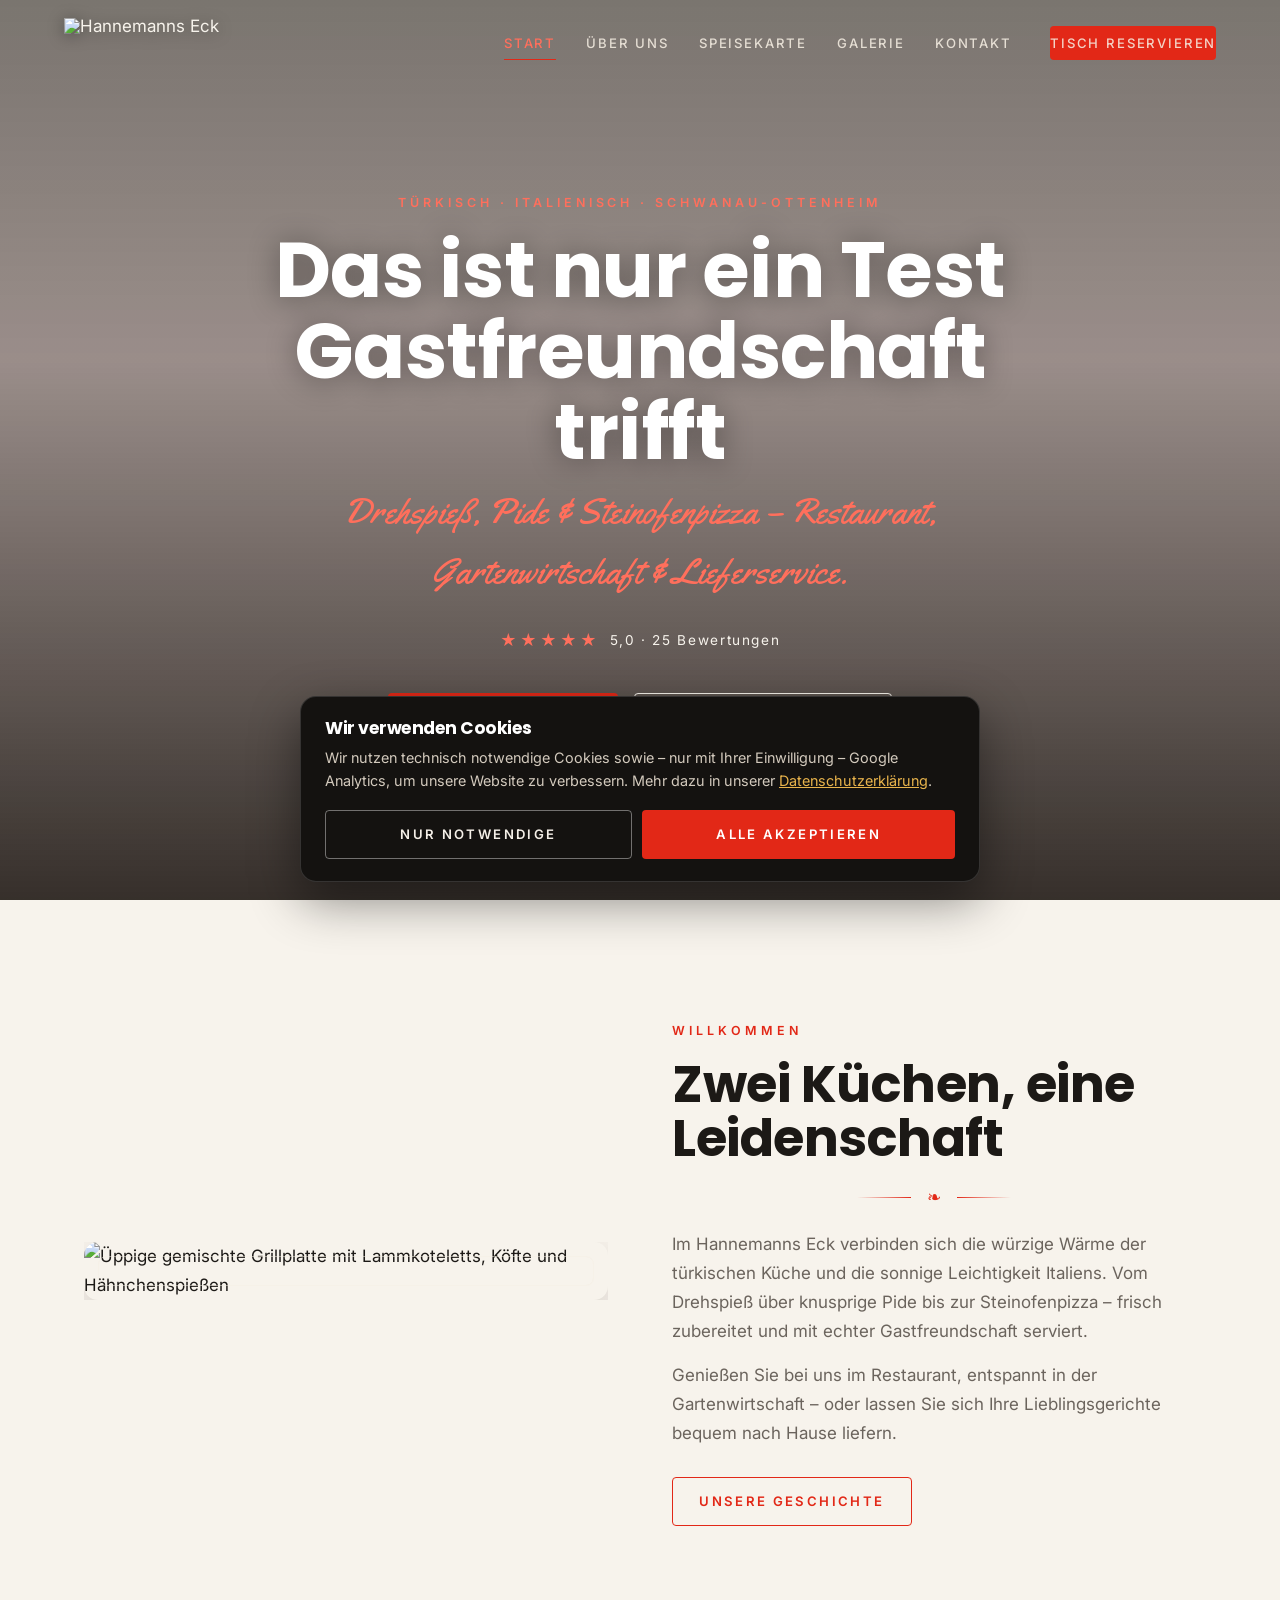
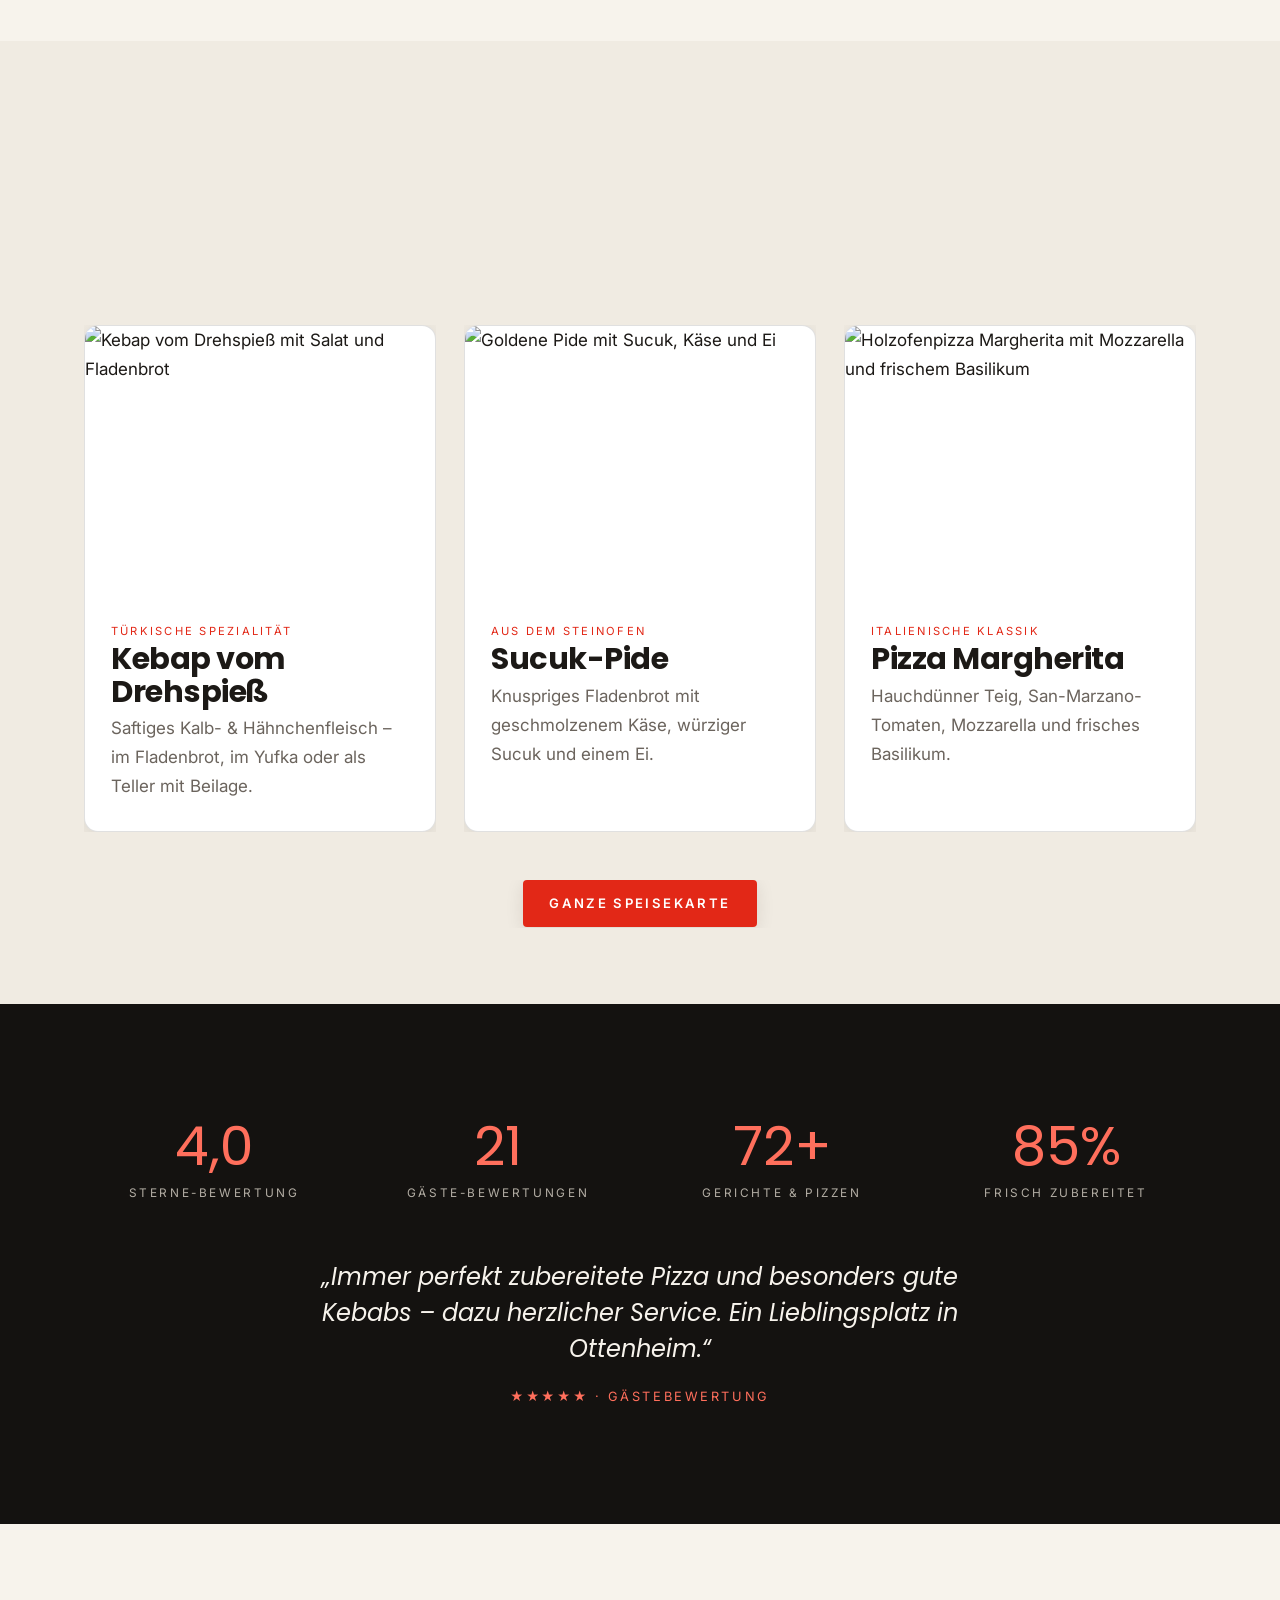
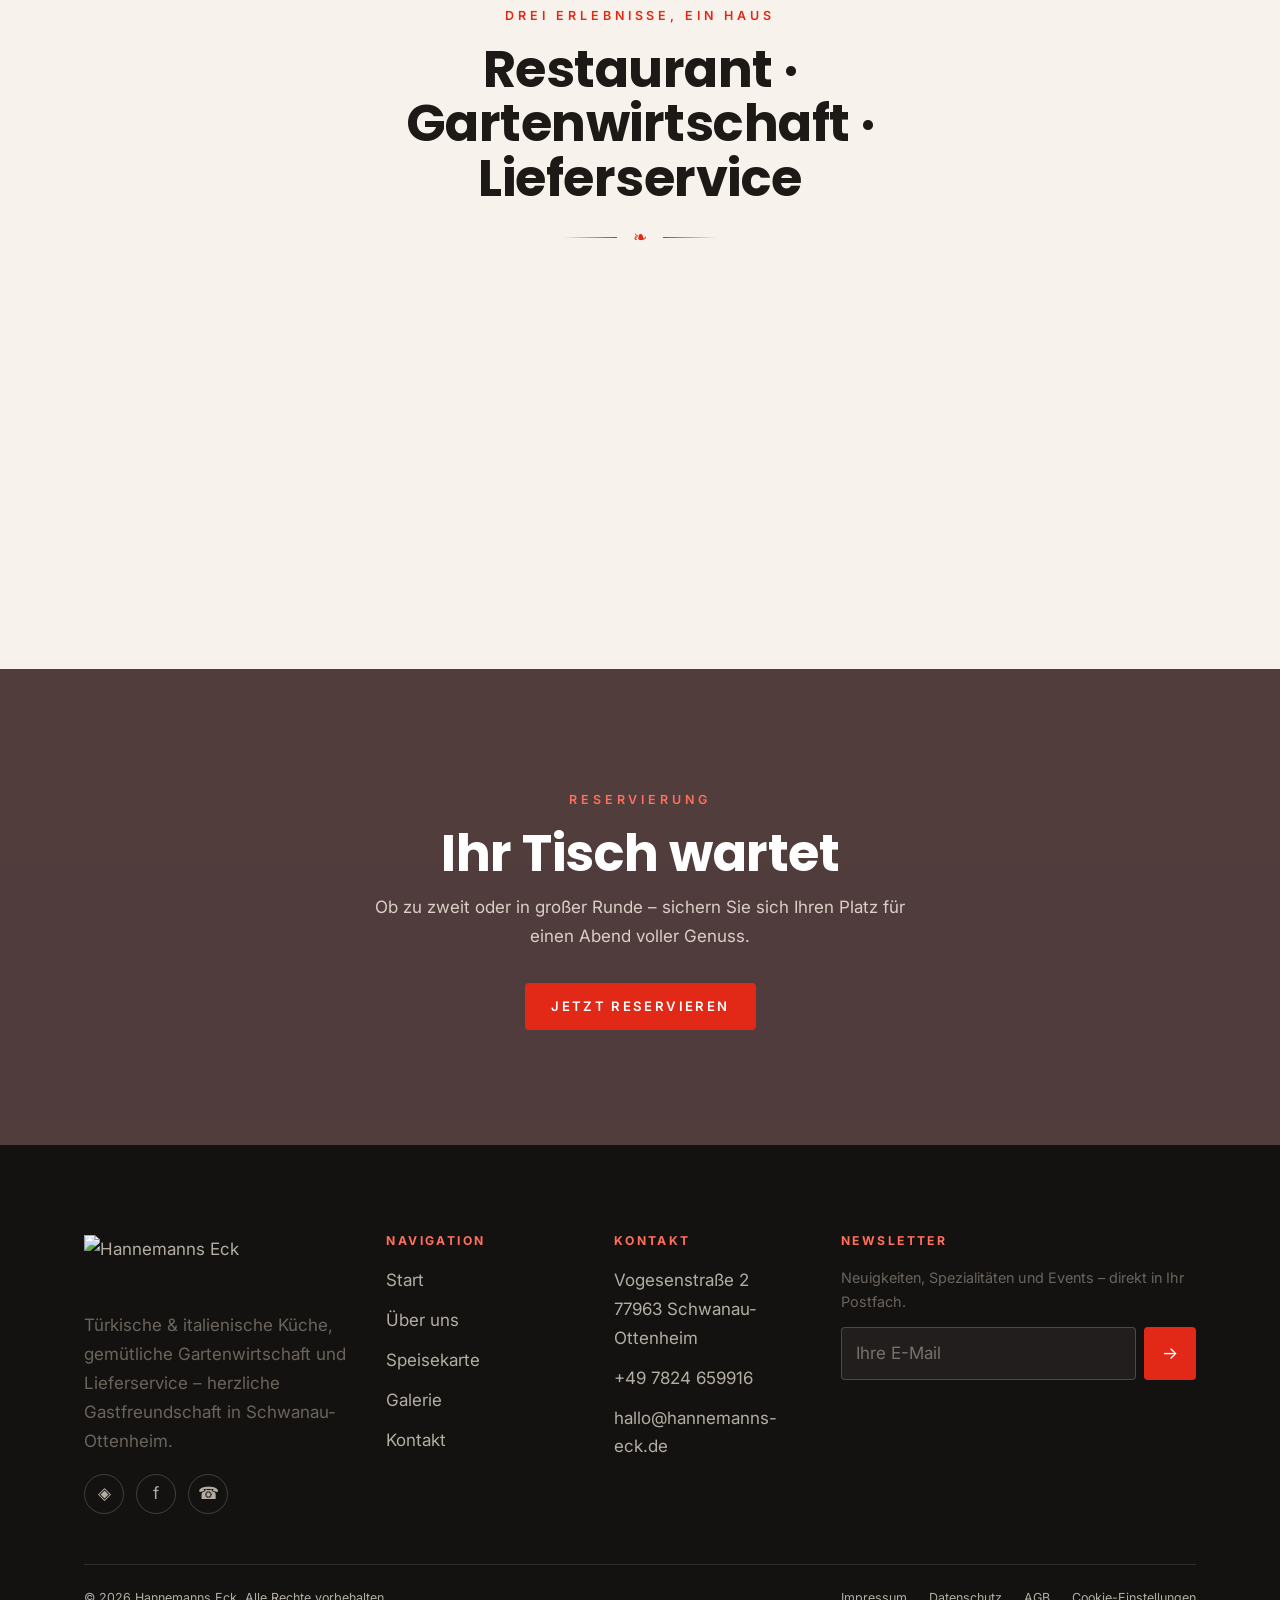
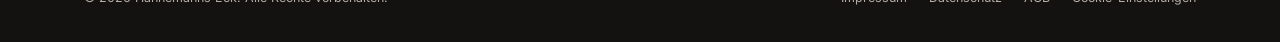
==== commit 021e7444: "Test" ====
--- a/index.html
+++ b/index.html
@@ -64,7 +64,7 @@
       <div class="hero__bg" data-parallax="0.18"><img src="assets/img/grill.png" alt="Üppige gemischte Grillplatte mit Spezialitäten vom Drehspieß" fetchpriority="high" /></div>
       <div class="hero__inner">
         <span class="eyebrow on-dark" data-anim="1">Türkisch · Italienisch · Schwanau-Ottenheim</span>
-        <h1 data-anim="2">Wo Feuer auf<br>Gastfreundschaft trifft</h1>
+        <h1 data-anim="2">Das ist nur ein Test<br>Gastfreundschaft trifft</h1>
         <p class="hero__sub" data-anim="3">Drehspieß, Pide & Steinofenpizza – Restaurant, Gartenwirtschaft & Lieferservice.</p>
         <div class="hero__rating" data-anim="3"><span class="stars">★★★★★</span> 5,0 · 25 Bewertungen</div>
         <div class="hero__actions" data-anim="4">
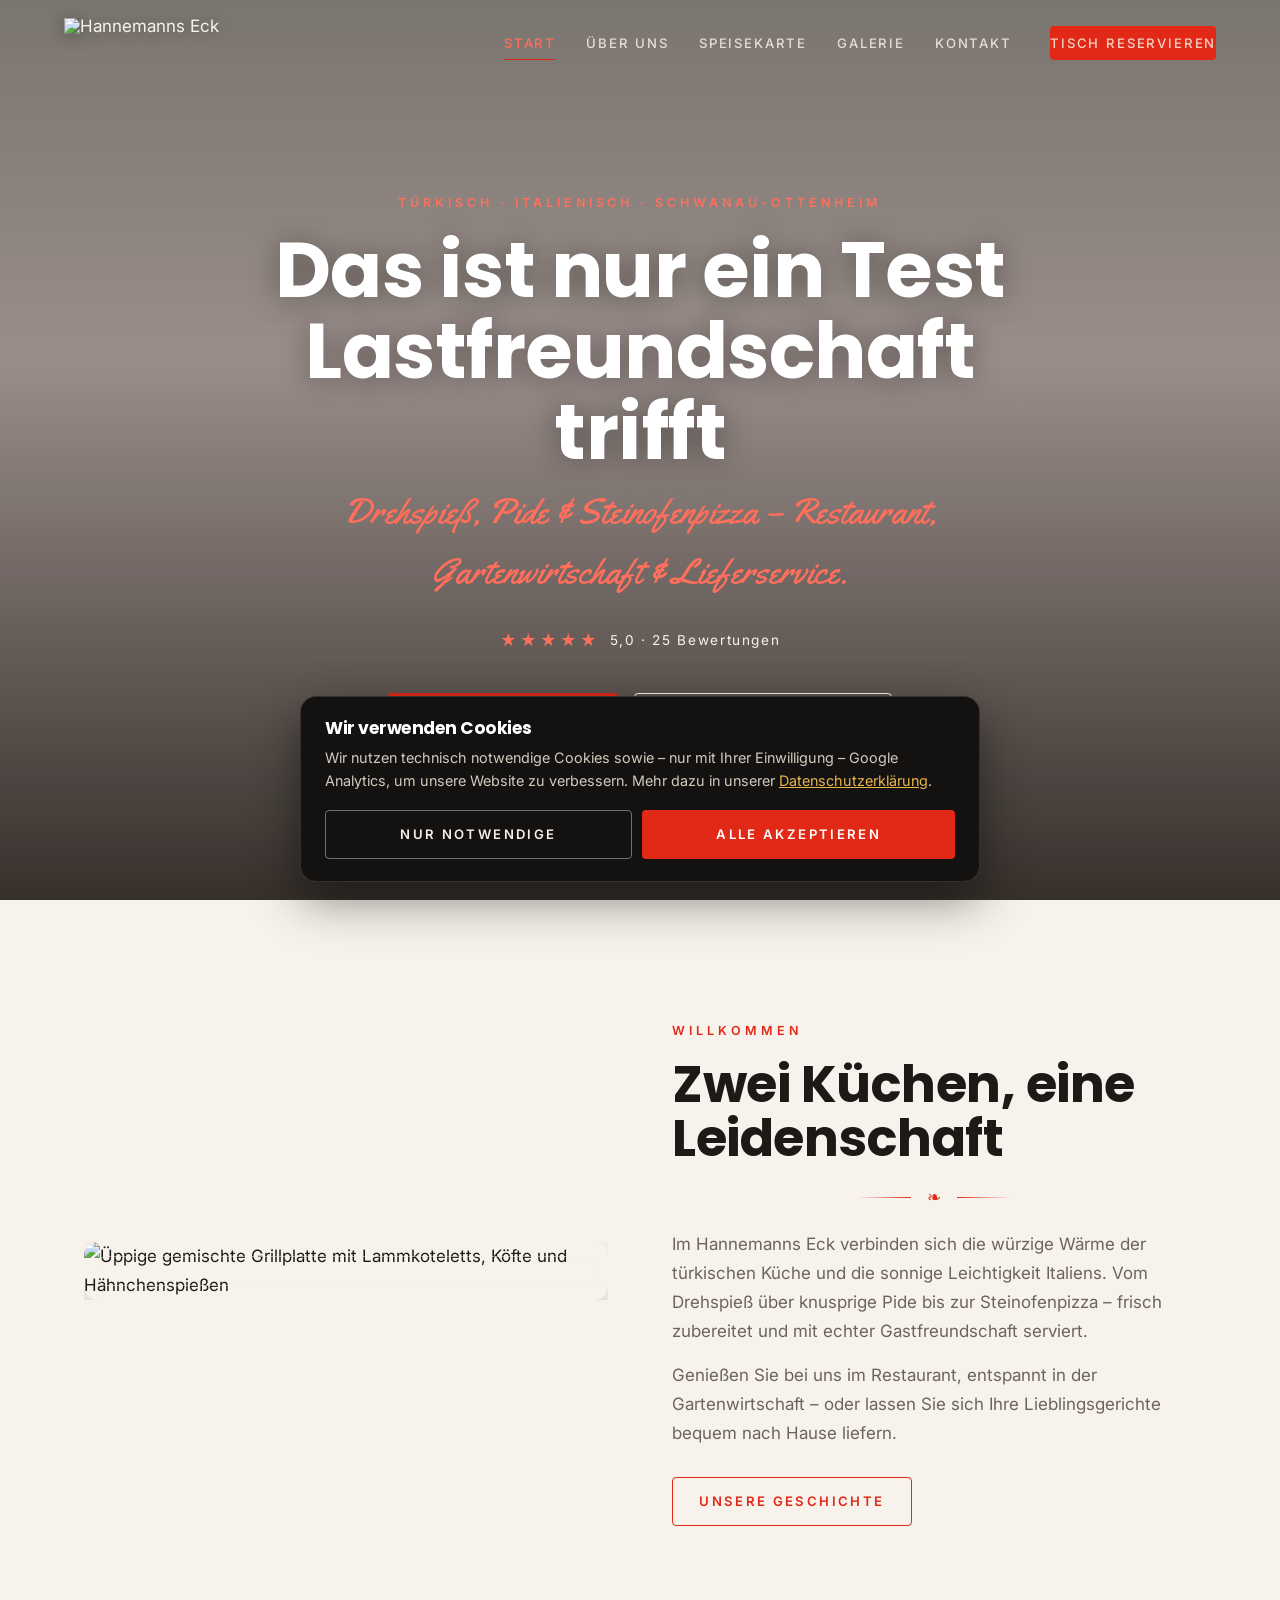
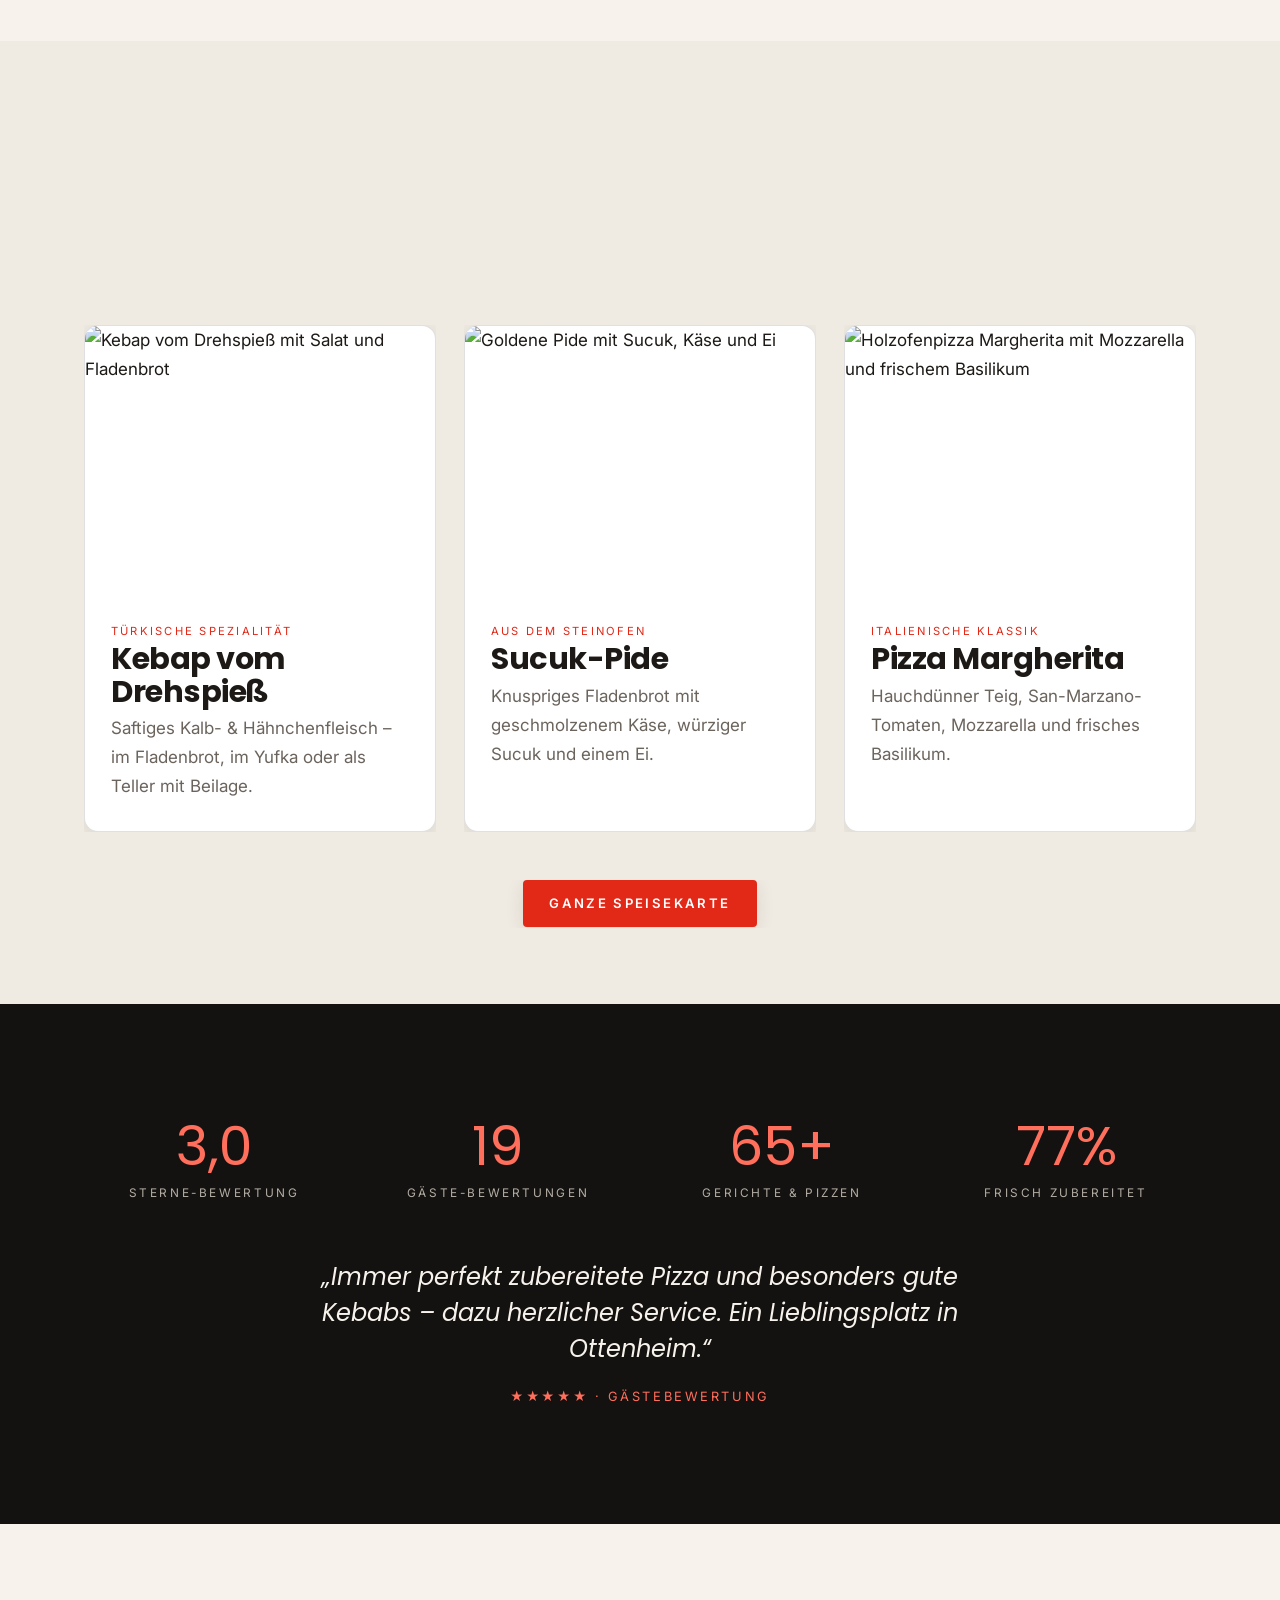
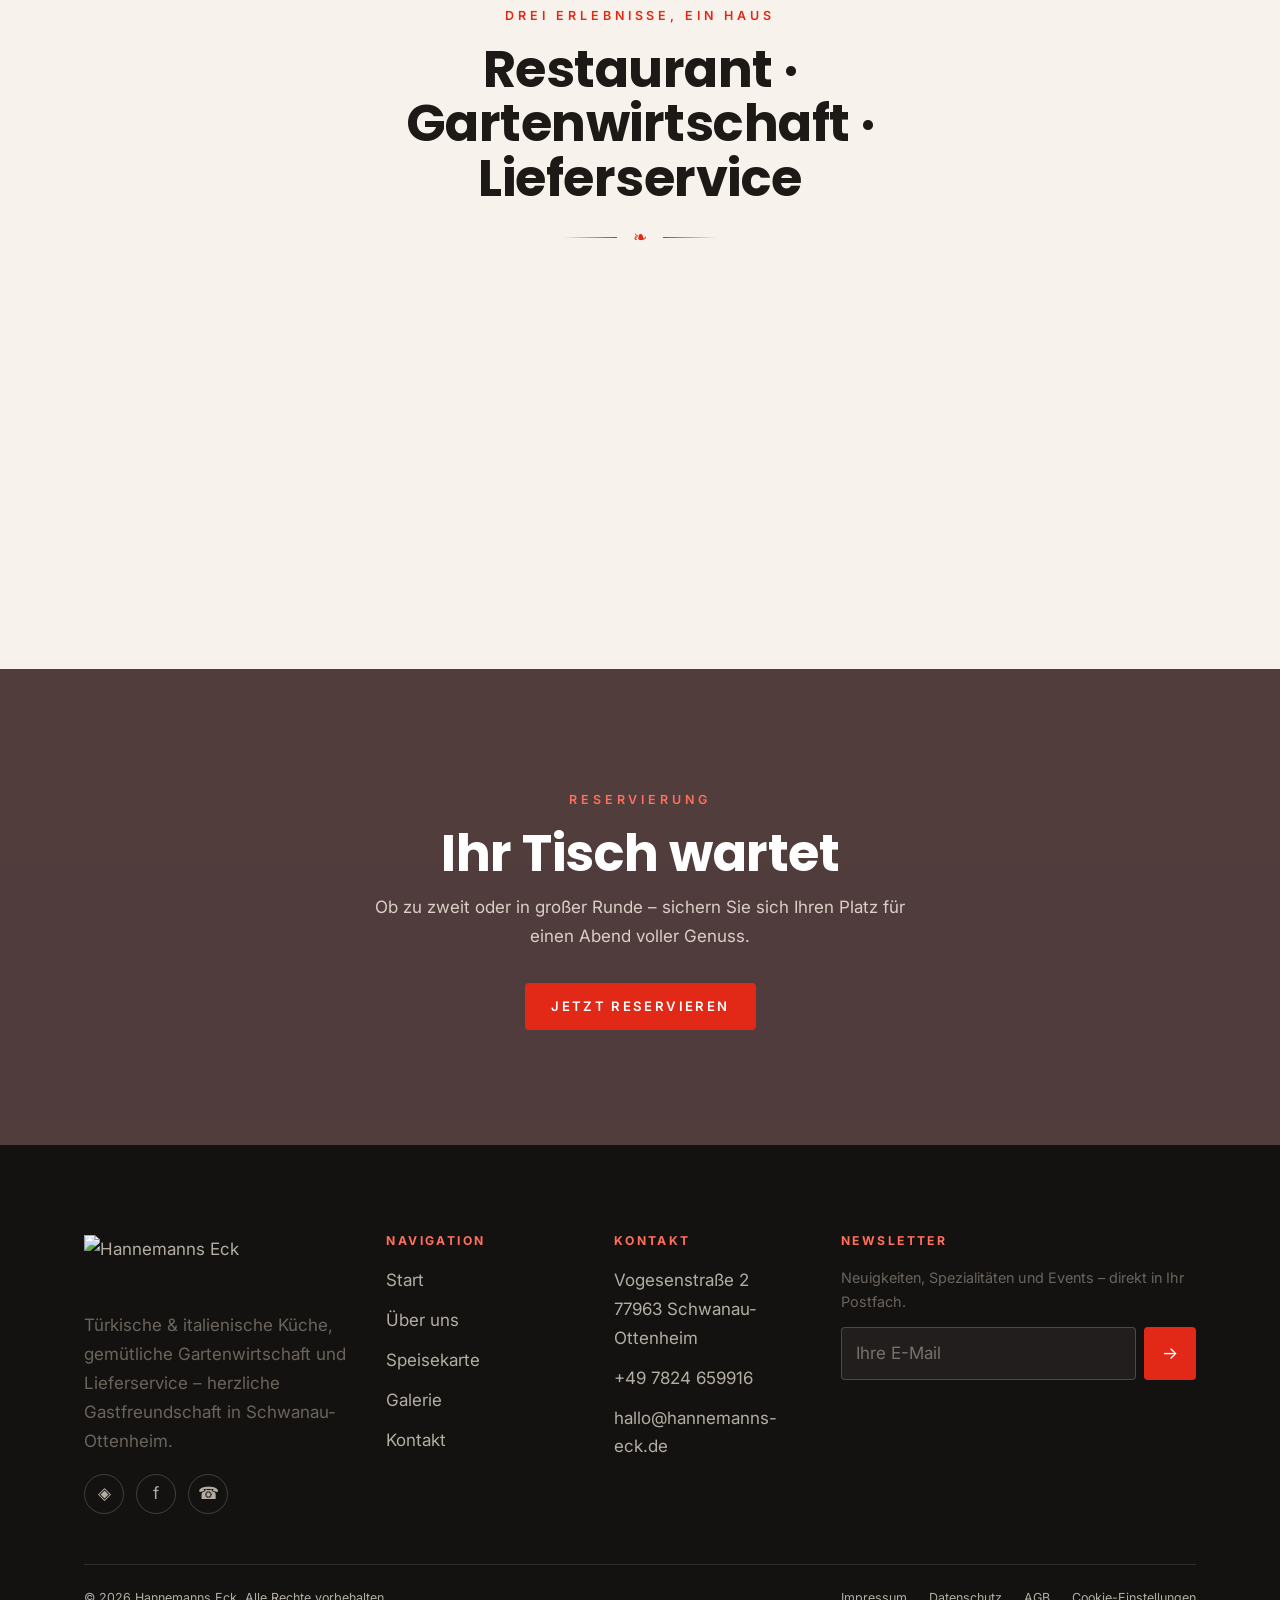
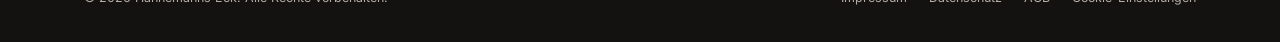
==== commit 5925486a: "s" ====
--- a/index.html
+++ b/index.html
@@ -64,7 +64,7 @@
       <div class="hero__bg" data-parallax="0.18"><img src="assets/img/grill.png" alt="Üppige gemischte Grillplatte mit Spezialitäten vom Drehspieß" fetchpriority="high" /></div>
       <div class="hero__inner">
         <span class="eyebrow on-dark" data-anim="1">Türkisch · Italienisch · Schwanau-Ottenheim</span>
-        <h1 data-anim="2">Das ist nur ein Test<br>Gastfreundschaft trifft</h1>
+        <h1 data-anim="2">Das ist nur ein Test<br>Lastfreundschaft trifft</h1>
         <p class="hero__sub" data-anim="3">Drehspieß, Pide & Steinofenpizza – Restaurant, Gartenwirtschaft & Lieferservice.</p>
         <div class="hero__rating" data-anim="3"><span class="stars">★★★★★</span> 5,0 · 25 Bewertungen</div>
         <div class="hero__actions" data-anim="4">
